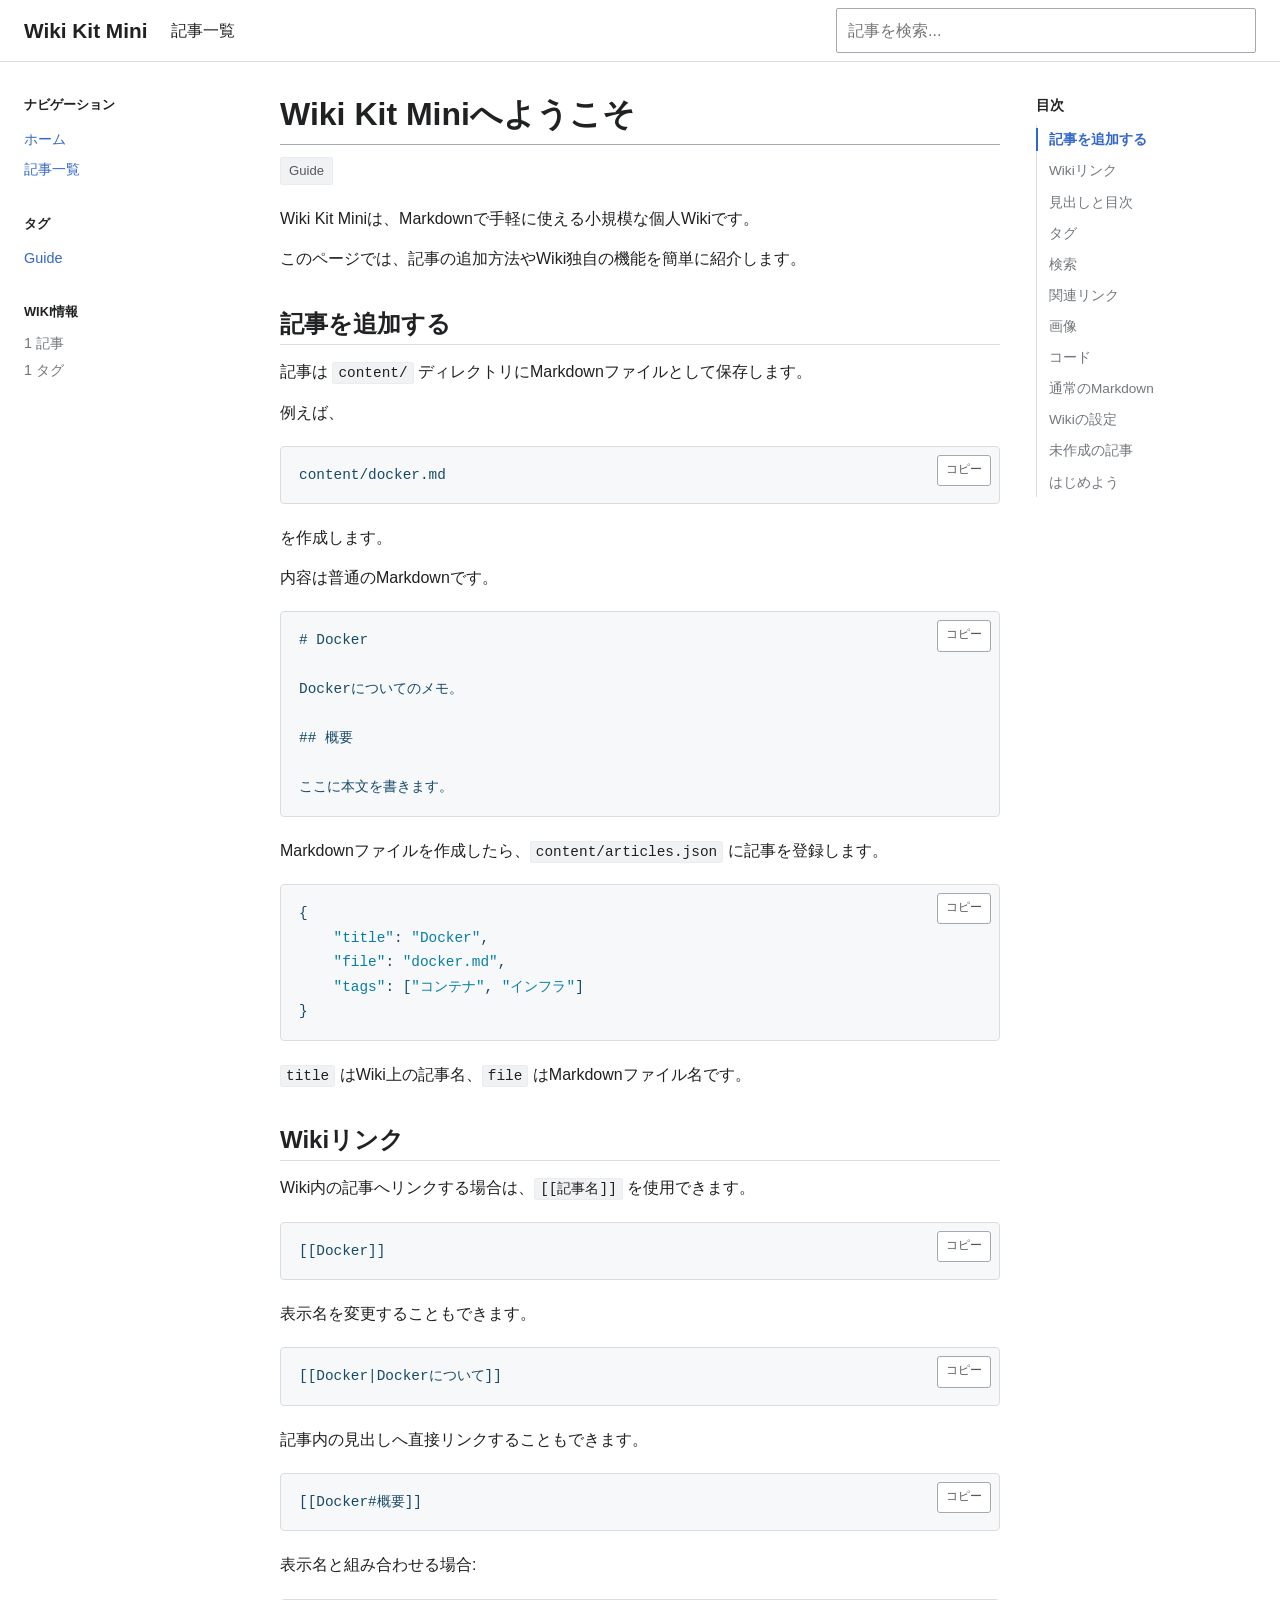
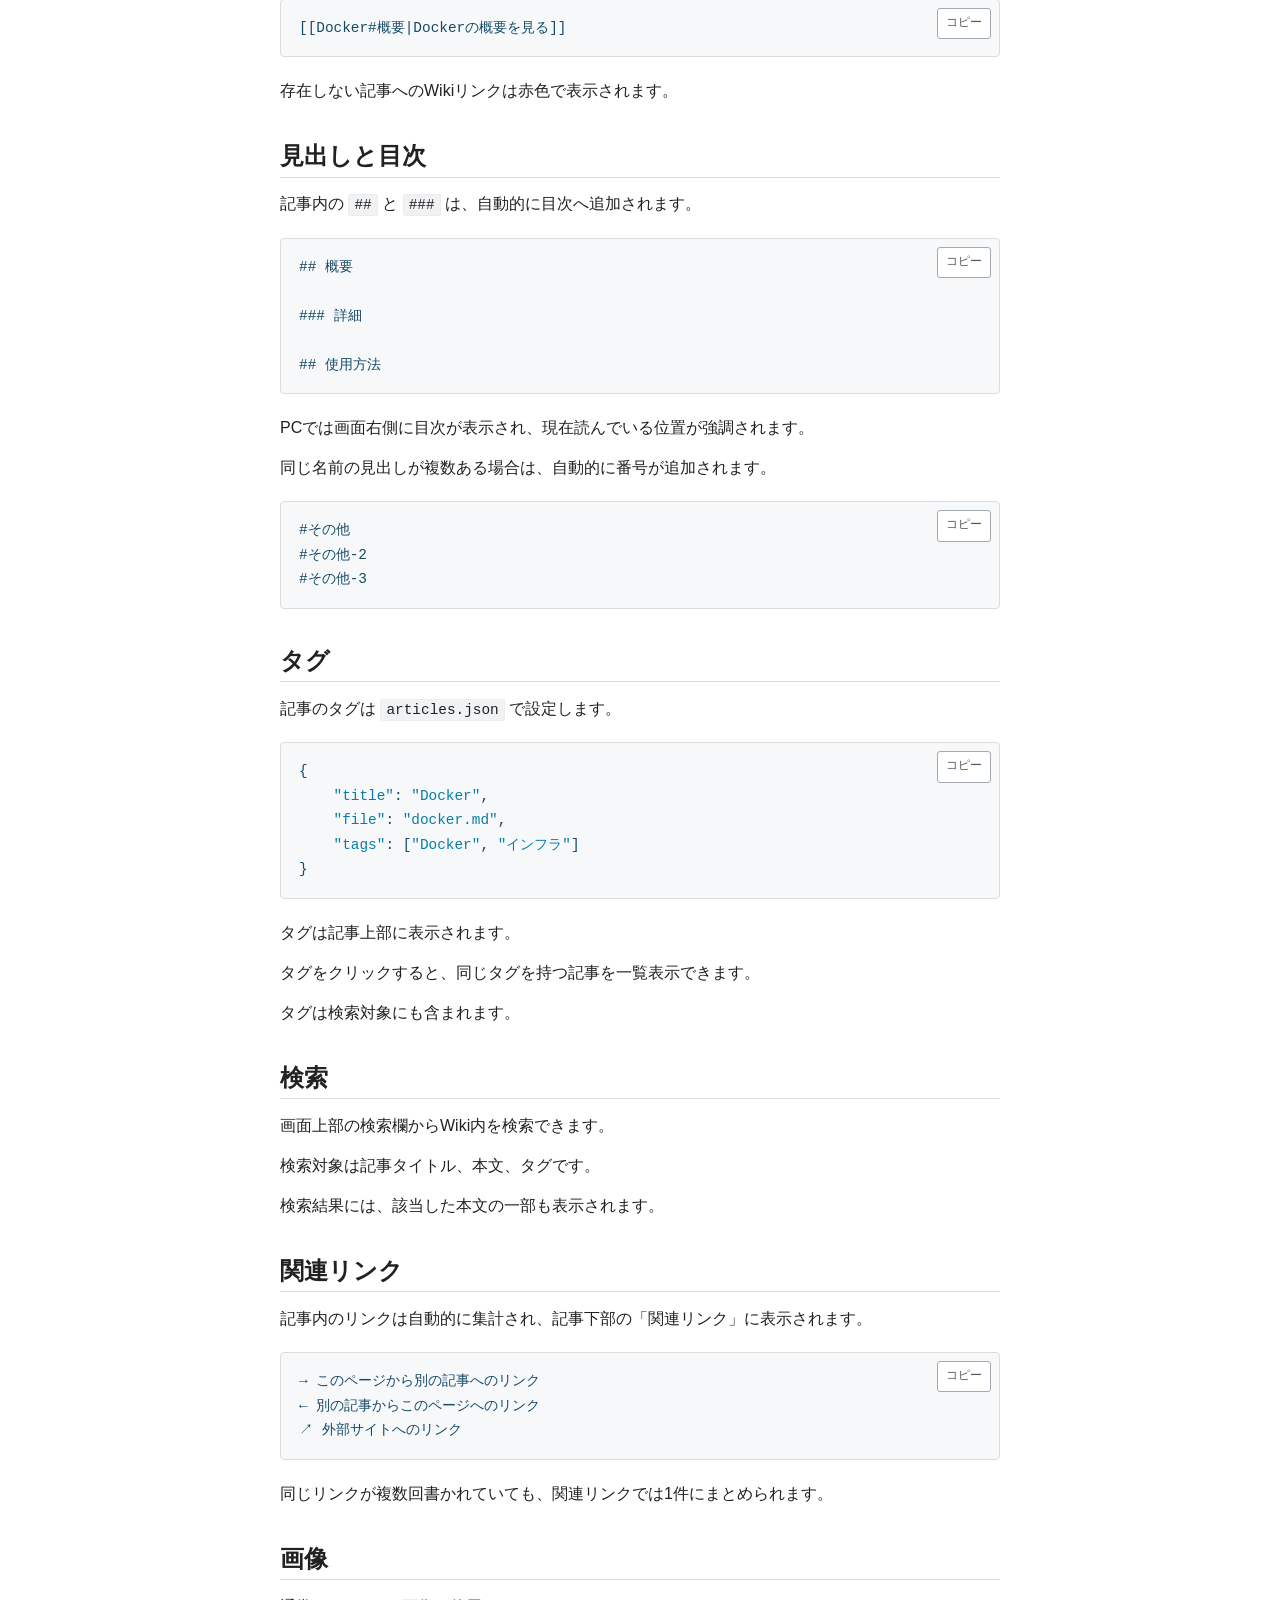
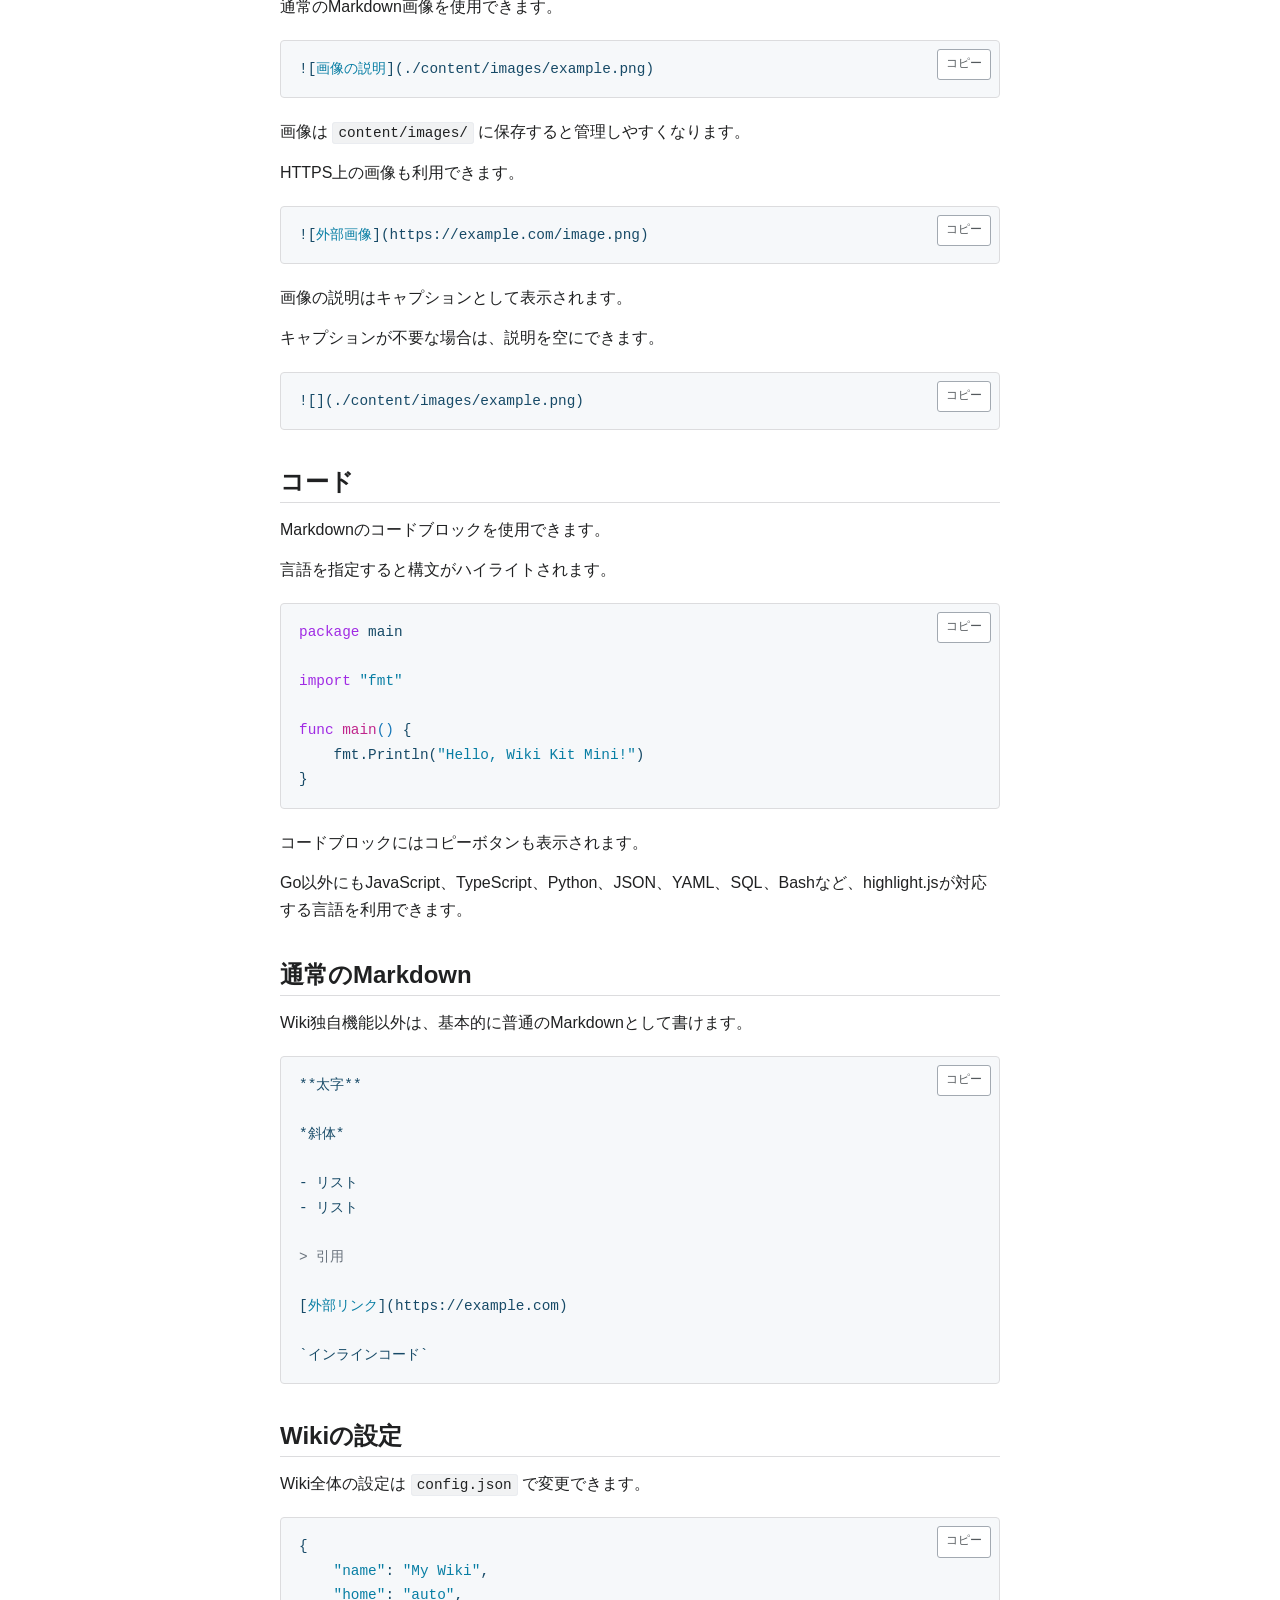
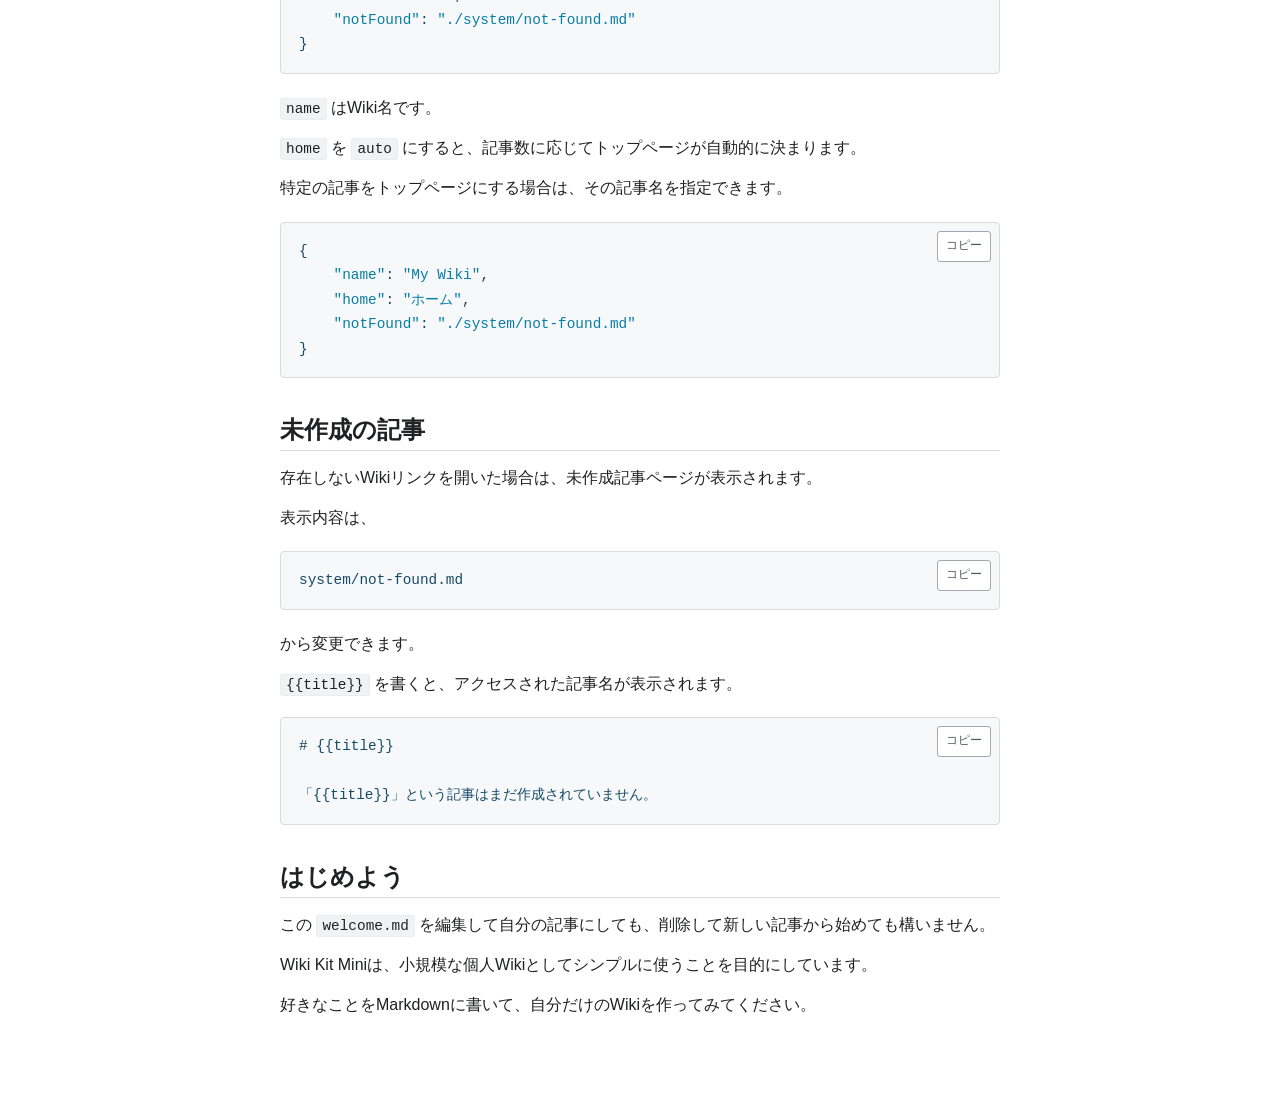
==== index.html @ b848cc5e "Wiki Kit Mini v0.1.0" ====
<!DOCTYPE html>
<html lang="ja">
<head>
    <meta charset="UTF-8">
    <meta name="viewport" content="width=device-width, initial-scale=1.0">

    <title>Wiki</title>

    <link rel="stylesheet" href="./src/style.css">
</head>
<body>
    <header class="site-header">
        <button
            id="sidebar-toggle"
            class="mobile-menu-button"
            type="button"
            aria-label="メニューを開く"
        >
            ☰
        </button>

        <a href="/" id="wiki-name">Wiki</a>

        <a href="/?page=all" class="header-articles">
            記事一覧
        </a>

        <div class="search-area">
            <input
                id="search"
                type="search"
                placeholder="記事を検索..."
                autocomplete="off"
            >

            <div id="search-results"></div>
        </div>

        <button
        id="toc-toggle"
        class="mobile-toc-button"
        type="button"
        aria-label="目次を開く"
        hidden
    >
        目次
    </button>
    </header>

    <div class="wiki-layout">
        <aside id="sidebar" class="wiki-sidebar">
            <nav>
                <h2>ナビゲーション</h2>

                <a href="/">ホーム</a>
                <a href="/?page=all">記事一覧</a>
            </nav>

            <section>
                <h2>タグ</h2>

                <div id="sidebar-tags"></div>
            </section>

            <section class="wiki-stats">
                <h2>Wiki情報</h2>

                <p>
                    <span id="article-count">0</span> 記事
                </p>

                <p>
                    <span id="tag-count">0</span> タグ
                </p>
            </section>
        </aside>

        <main id="article">
            <p>Loading...</p>
        </main>

        <aside
        id="toc-panel"
        class="toc-panel"
        hidden
        ></aside>
    </div>

    <div id="mobile-backdrop" class="mobile-backdrop"></div>

    <script type="module" src="./src/main.js"></script>
</body>
</html>
---- src/style.css ----
/* ベース */

:root {
    --text: #202122;
    --muted: #72777d;

    --link: #3366cc;
    --missing: #ba0000;

    --border: #dcdcde;
    --border-strong: #a2a9b1;

    --surface: #ffffff;
    --surface-soft: #f8f9fa;

    --sidebar-width: 220px;
    --toc-width: 220px;
    --content-width: 900px;
}

* {
    box-sizing: border-box;
}

html {
    scroll-behavior: smooth;

    color: var(--text);
    font-family:
        -apple-system,
        BlinkMacSystemFont,
        "Segoe UI",
        "Noto Sans JP",
        sans-serif;

    background: var(--surface);
}

body {
    margin: 0;
    line-height: 1.7;
}


/* ヘッダー */

.site-header {
    position: sticky;
    top: 0;
    z-index: 100;

    display: flex;
    align-items: center;
    gap: 24px;

    min-height: 58px;
    padding: 8px 24px;

    background: rgb(255 255 255 / 96%);
    border-bottom: 1px solid var(--border);

    backdrop-filter: blur(8px);
}

#wiki-name {
    flex-shrink: 0;

    color: var(--text);
    font-size: 1.3rem;
    font-weight: 700;
    text-decoration: none;
}

.header-articles {
    color: var(--text);
    text-decoration: none;
}

.header-articles:hover {
    color: var(--link);
}


/* 検索 */

.search-area {
    position: relative;

    width: min(420px, 100%);
    margin-left: auto;
}

#search {
    width: 100%;
    padding: 8px 11px;

    font: inherit;

    background: var(--surface);
    border: 1px solid var(--border-strong);
    border-radius: 2px;
    outline: none;
}

#search:focus {
    border-color: var(--link);
    box-shadow: inset 0 0 0 1px var(--link);
}

#search-results {
    position: absolute;
    top: calc(100% + 4px);
    left: 0;
    z-index: 10;

    display: flex;
    flex-direction: column;

    width: 100%;

    background: var(--surface);
    border: 1px solid var(--border-strong);

    box-shadow:
        0 2px 6px
        rgb(0 0 0 / 12%);
}

#search-results:empty {
    display: none;
}

#search-results a {
    display: flex;
    flex-direction: column;
    gap: 2px;

    padding: 8px 12px;

    color: var(--link);
    text-decoration: none;
}

#search-results a:hover {
    background: var(--surface-soft);
}

.search-snippet {
    overflow: hidden;

    color: var(--muted);
    font-size: 0.85rem;
    line-height: 1.4;

    white-space: nowrap;
    text-overflow: ellipsis;
}


/* Wikiレイアウト */

.wiki-layout {
    display: grid;

    grid-template-columns:
        var(--sidebar-width)
        minmax(0, var(--content-width))
        var(--toc-width);

    gap: 36px;

    width: min(100% - 48px, 1440px);
    margin: 32px auto 80px;
}


/* 記事 */

#article {
    min-width: 0;
}

#article p {
    margin: 0.8em 0;
}


/* 見出し */

#article h1,
#article h2,
#article h3 {
    color: var(--text);
    line-height: 1.3;
}

#article h1 {
    margin: 0 0 12px;
    padding-bottom: 8px;

    font-size: 2rem;
    font-weight: 600;

    border-bottom:
        1px solid
        var(--border-strong);
}

#article h2 {
    margin: 36px 0 12px;
    padding-bottom: 5px;

    font-size: 1.5rem;
    font-weight: 600;

    border-bottom:
        1px solid
        var(--border);
}

#article h3 {
    margin: 28px 0 10px;

    font-size: 1.2rem;
    font-weight: 600;
}


/* リンク */

#article a {
    color: var(--link);
    text-decoration: none;
}

#article a:hover {
    text-decoration: underline;
}

#article a.wiki-link-missing,
#article a.wiki-link-missing:visited {
    color: var(--missing);
}


/* タグ */

.article-tags {
    display: flex;
    flex-wrap: wrap;
    gap: 6px;

    margin: 8px 0 20px;
}

#article .article-tag {
    padding: 2px 8px;

    color: #54595d;
    font-size: 0.82rem;
    text-decoration: none;

    background: #f1f2f3;
    border: 1px solid #eaecf0;
    border-radius: 2px;
}

#article .article-tag:hover {
    color: var(--text);
    background: #eaecf0;
}


/* リスト */

#article ul,
#article ol {
    padding-left: 28px;
}

#article li {
    margin: 3px 0;
}


/* 引用 */

#article blockquote {
    margin: 20px 0;
    padding: 6px 16px;

    color: #54595d;

    border-left:
        4px solid
        var(--border-strong);
}

#article blockquote > :first-child {
    margin-top: 0;
}

#article blockquote > :last-child {
    margin-bottom: 0;
}


/* インラインコード */

#article :not(pre) > code {
    padding: 2px 5px;

    color: var(--text);

    font-family:
        Consolas,
        "Courier New",
        monospace;

    font-size: 0.9em;

    background: #f1f2f3;
    border: 1px solid #eaecf0;
    border-radius: 3px;
}


/* コードブロック */

#article pre {
    position: relative;

    overflow-x: auto;

    margin: 20px 0;
    padding: 16px 18px;

    background: #f6f8fa;
    border: 1px solid var(--border);
    border-radius: 4px;
}

#article pre code,
.hljs {
    padding: 0;

    color: #174a67;

    font-family:
        Consolas,
        "Courier New",
        monospace;

    font-size: 0.9rem;

    background: transparent;
}

.code-copy {
    position: absolute;
    top: 8px;
    right: 8px;

    padding: 4px 8px;

    color: #54595d;
    font: inherit;
    font-size: 0.78rem;

    background: var(--surface);
    border:
        1px solid
        var(--border-strong);

    border-radius: 3px;

    cursor: pointer;
}

.code-copy:hover {
    color: var(--text);
    background: #eaecf0;
}


/* highlight.js */

.hljs-keyword,
.hljs-selector-tag {
    color: #a02be4;
}

.hljs-string,
.hljs-attr {
    color: #087ea4;
}

.hljs-number,
.hljs-literal {
    color: #0969da;
}

.hljs-title,
.hljs-title.function_,
.hljs-function .hljs-title {
    color: #c0268c;
}

.hljs-type {
    color: #d15704;
}

.hljs-built_in {
    color: #e05a00;
}

.hljs-variable,
.hljs-template-variable,
.hljs-property,
.hljs-params {
    color: #1677b8;
}

.hljs-comment,
.hljs-quote {
    color: #6a737d;
}

.hljs-meta {
    color: #16803c;
}


/* テーブル */

#article table {
    border-collapse: collapse;

    max-width: 100%;
    margin: 20px 0;

    font-size: 0.95rem;
}

#article th,
#article td {
    padding: 7px 11px;

    border:
        1px solid
        var(--border-strong);
}

#article th {
    font-weight: 600;
    background: #eaecf0;
}


/* 画像 */

.article-image {
    width: fit-content;
    max-width: 100%;

    margin: 24px 0;
}

.article-image img,
#article > img {
    display: block;

    max-width: min(100%, 700px);
    height: auto;
}

.article-image figcaption {
    margin-top: 5px;

    color: var(--muted);
    font-size: 0.82rem;
}


/* 記事一覧 */

.article-list {
    display: flex;
    flex-direction: column;

    margin-top: 20px;
}

.article-list-item {
    padding: 12px 4px;

    border-bottom:
        1px solid
        var(--border);
}

.article-list-item:first-child {
    border-top:
        1px solid
        var(--border);
}

.article-list-title {
    font-size: 1.05rem;
    font-weight: 600;
}

.article-list-tags {
    display: flex;
    flex-wrap: wrap;
    gap: 10px;

    margin-top: 3px;
}

#article .article-list-tags a {
    color: var(--muted);
    font-size: 0.8rem;
}


/* ホーム */

.home-article-list {
    margin-bottom: 16px;
}

.home-all-articles {
    display: inline-block;
    margin-top: 4px;
}


/* 関連リンク */

.article-links {
    margin-top: 48px;
}

.article-links h2 {
    margin-top: 0;
}


/* 左サイドバー */

.wiki-sidebar {
    position: sticky;
    top: 90px;

    align-self: start;

    max-height: calc(100vh - 110px);
    overflow-y: auto;

    color: var(--muted);
    font-size: 0.9rem;
}

.wiki-sidebar section,
.wiki-sidebar nav {
    margin-bottom: 28px;
}

.wiki-sidebar h2 {
    margin: 0 0 8px;

    color: var(--text);
    font-size: 0.8rem;
    font-weight: 700;

    text-transform: uppercase;
}

.wiki-sidebar a {
    display: block;

    padding: 3px 0;

    color: var(--link);
    text-decoration: none;
}

.wiki-sidebar a:hover {
    text-decoration: underline;
}

#sidebar-tags {
    display: flex;
    flex-direction: column;
}

.wiki-stats p {
    margin: 3px 0;
}


/* 右目次 */

.toc-panel {
    position: sticky;
    top: 90px;

    align-self: start;

    max-height: calc(100vh - 110px);
    overflow-y: auto;

    font-size: 0.85rem;
}

.toc-panel[hidden] {
    display: block;
    visibility: hidden;
}

.toc-title {
    margin-bottom: 8px;

    color: var(--text);
    font-weight: 700;
}

.toc-panel ul {
    margin: 0;
    padding: 0;

    list-style: none;

    border-left:
        1px solid
        var(--border);
}

.toc-panel li {
    margin: 2px 0;
}

.toc-panel a {
    position: relative;
    display: block;

    padding: 3px 0 3px 12px;

    color: var(--muted);
    text-decoration: none;
}

.toc-panel a:hover {
    color: var(--link);
}

.toc-panel .toc-h3 a {
    padding-left: 24px;
}


/* 現在位置 */

.toc-panel a.active {
    color: var(--link);
    font-weight: 600;
}

.toc-panel a.active::before {
    content: "";

    position: absolute;
    left: -1px;

    width: 2px;
    height: 1.7em;

    background: var(--link);
}

/* 目次とモバイル目次ボタンの非表示 */

.toc-panel[hidden],
.mobile-toc-button[hidden] {
    display: none !important;
}


/* モバイル */

.mobile-menu-button,
.mobile-toc-button {
    display: none;
}

.mobile-backdrop {
    display: none;
}

@media (max-width: 900px) {
    .site-header {
        gap: 12px;
        padding: 8px 14px;
    }

    .header-articles {
        display: none;
    }

    .mobile-menu-button,
    .mobile-toc-button {
        display: block;

        padding: 5px 8px;

        color: var(--text);
        font: inherit;

        background: transparent;

        border:
            1px solid
            var(--border);

        border-radius: 4px;

        cursor: pointer;
    }

    .mobile-toc-button {
        margin-left: auto;
    }

    .search-area {
        flex: 1;

        width: auto;
        margin-left: 0;
    }

    .wiki-layout {
        display: block;

        width: 100%;
        margin: 24px 0 60px;
    }

    #article {
        padding: 0 18px;
    }

    .wiki-sidebar,
    .toc-panel {
        position: fixed;

        top: 0;
        bottom: 0;
        z-index: 200;

        width: min(82vw, 320px);
        max-height: none;

        padding: 24px;

        background: var(--surface);

        transform: translateX(-105%);
        transition: transform 0.2s ease;
    }

    .wiki-sidebar {
        left: 0;
    }

    .toc-panel {
        right: 0;
        left: auto;

        transform: translateX(105%);
    }

    .wiki-sidebar.open,
    .toc-panel.open {
        transform: translateX(0);
    }

    .mobile-backdrop.show {
        position: fixed;
        inset: 0;
        z-index: 150;

        display: block;

        background:
            rgb(0 0 0 / 35%);
    }

    .toc-panel[hidden] {
        visibility: hidden;
    }
}
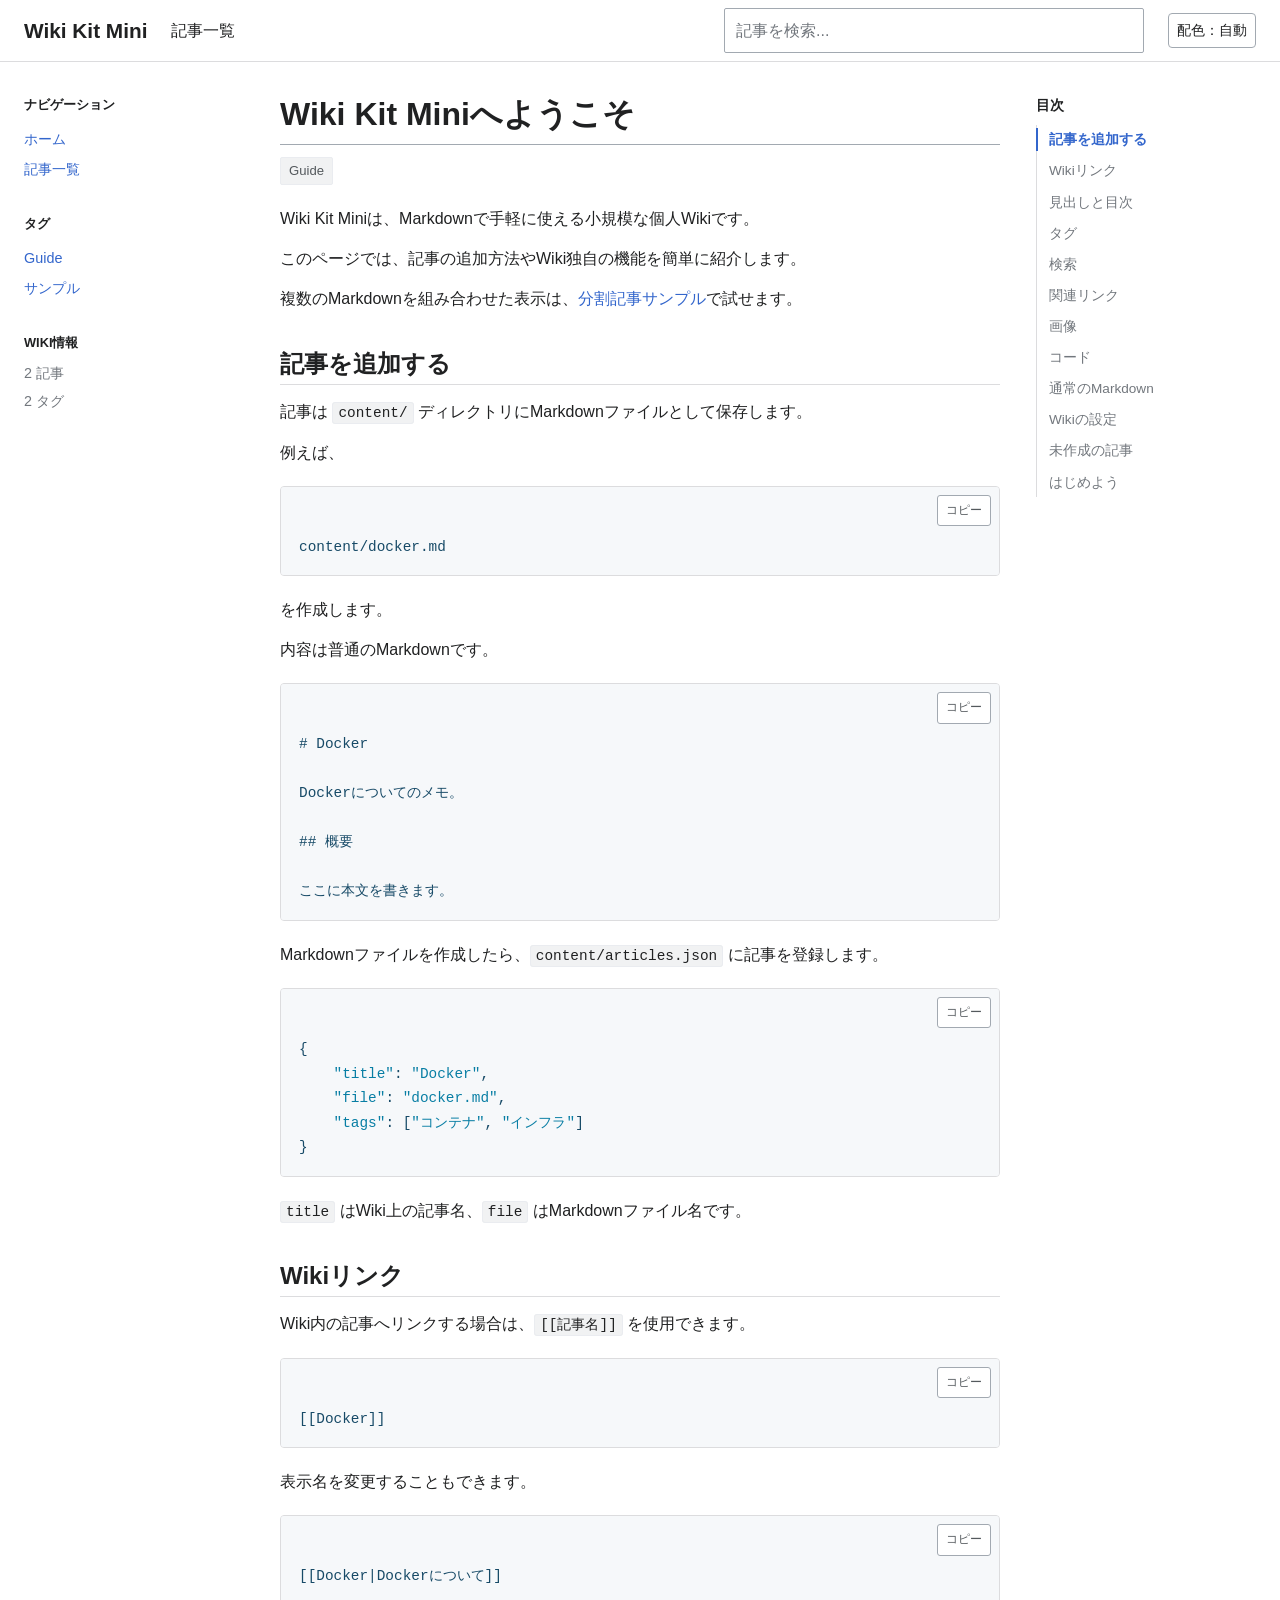
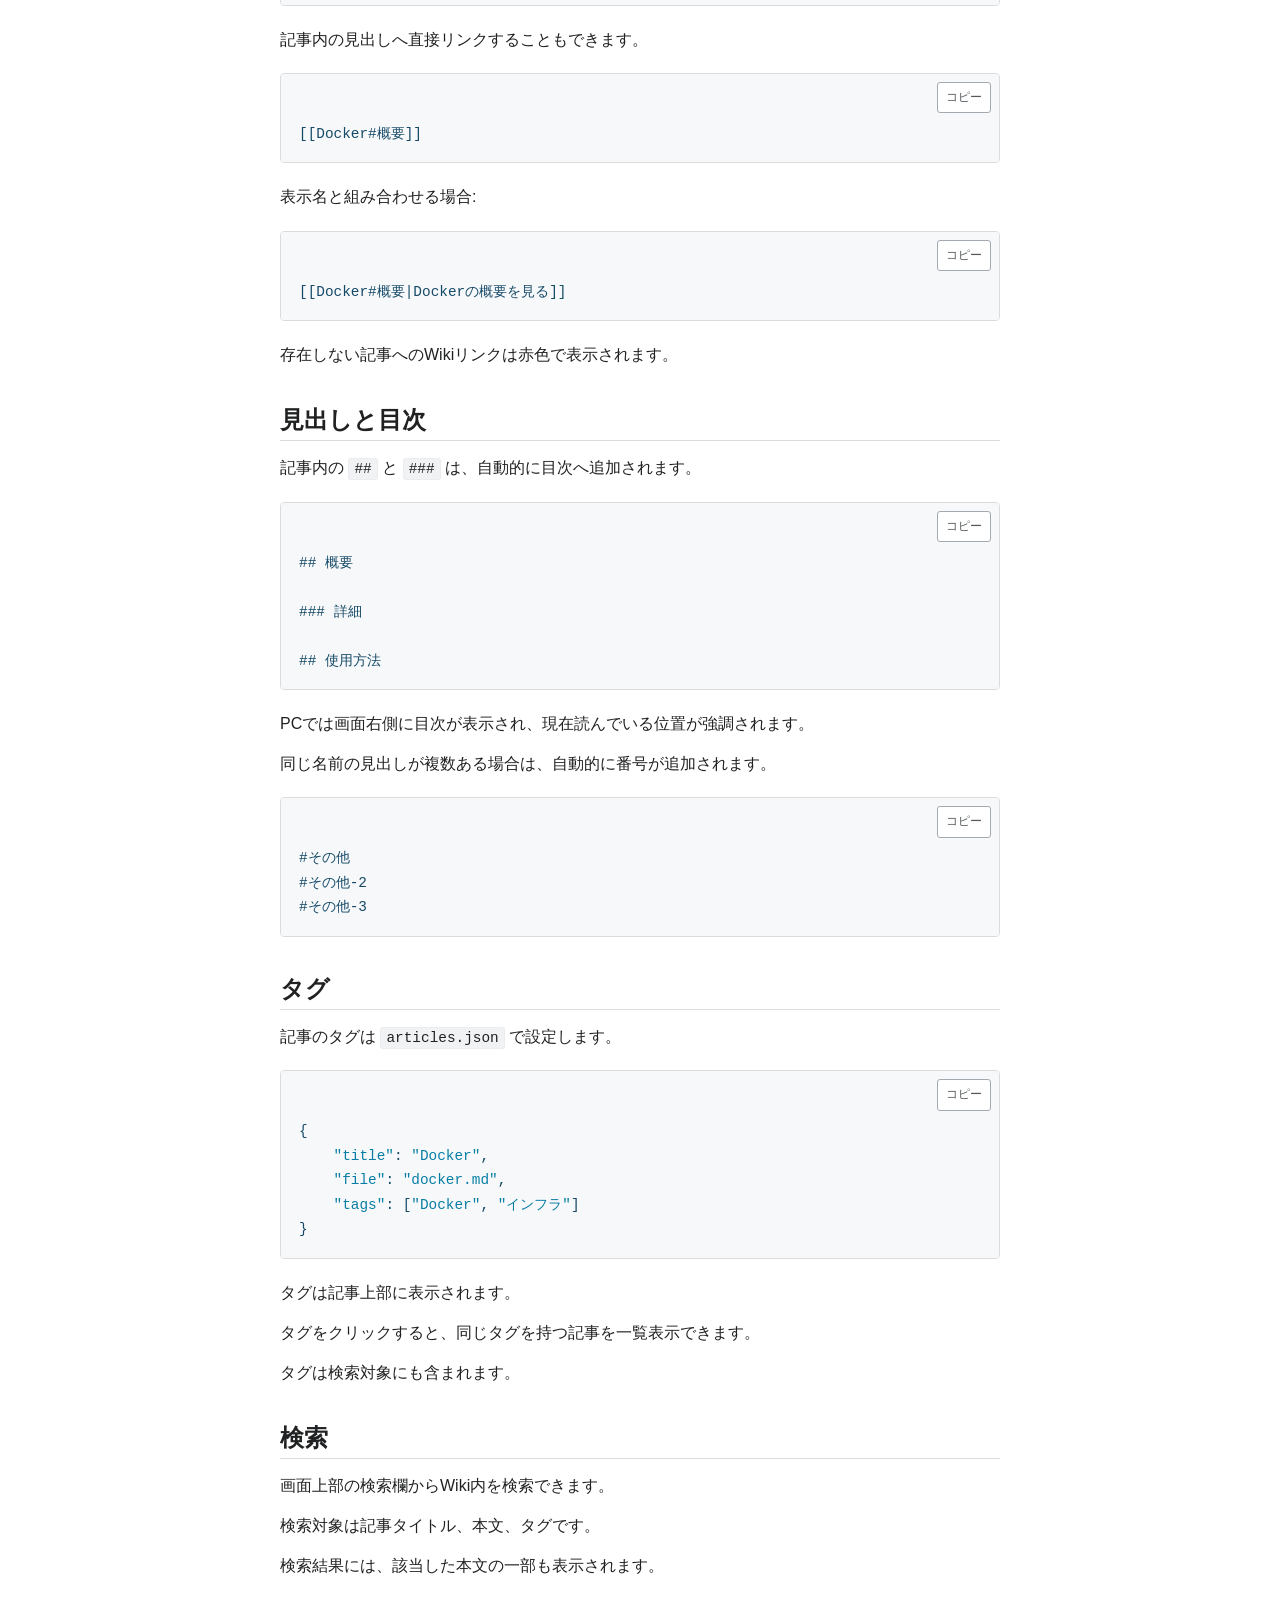
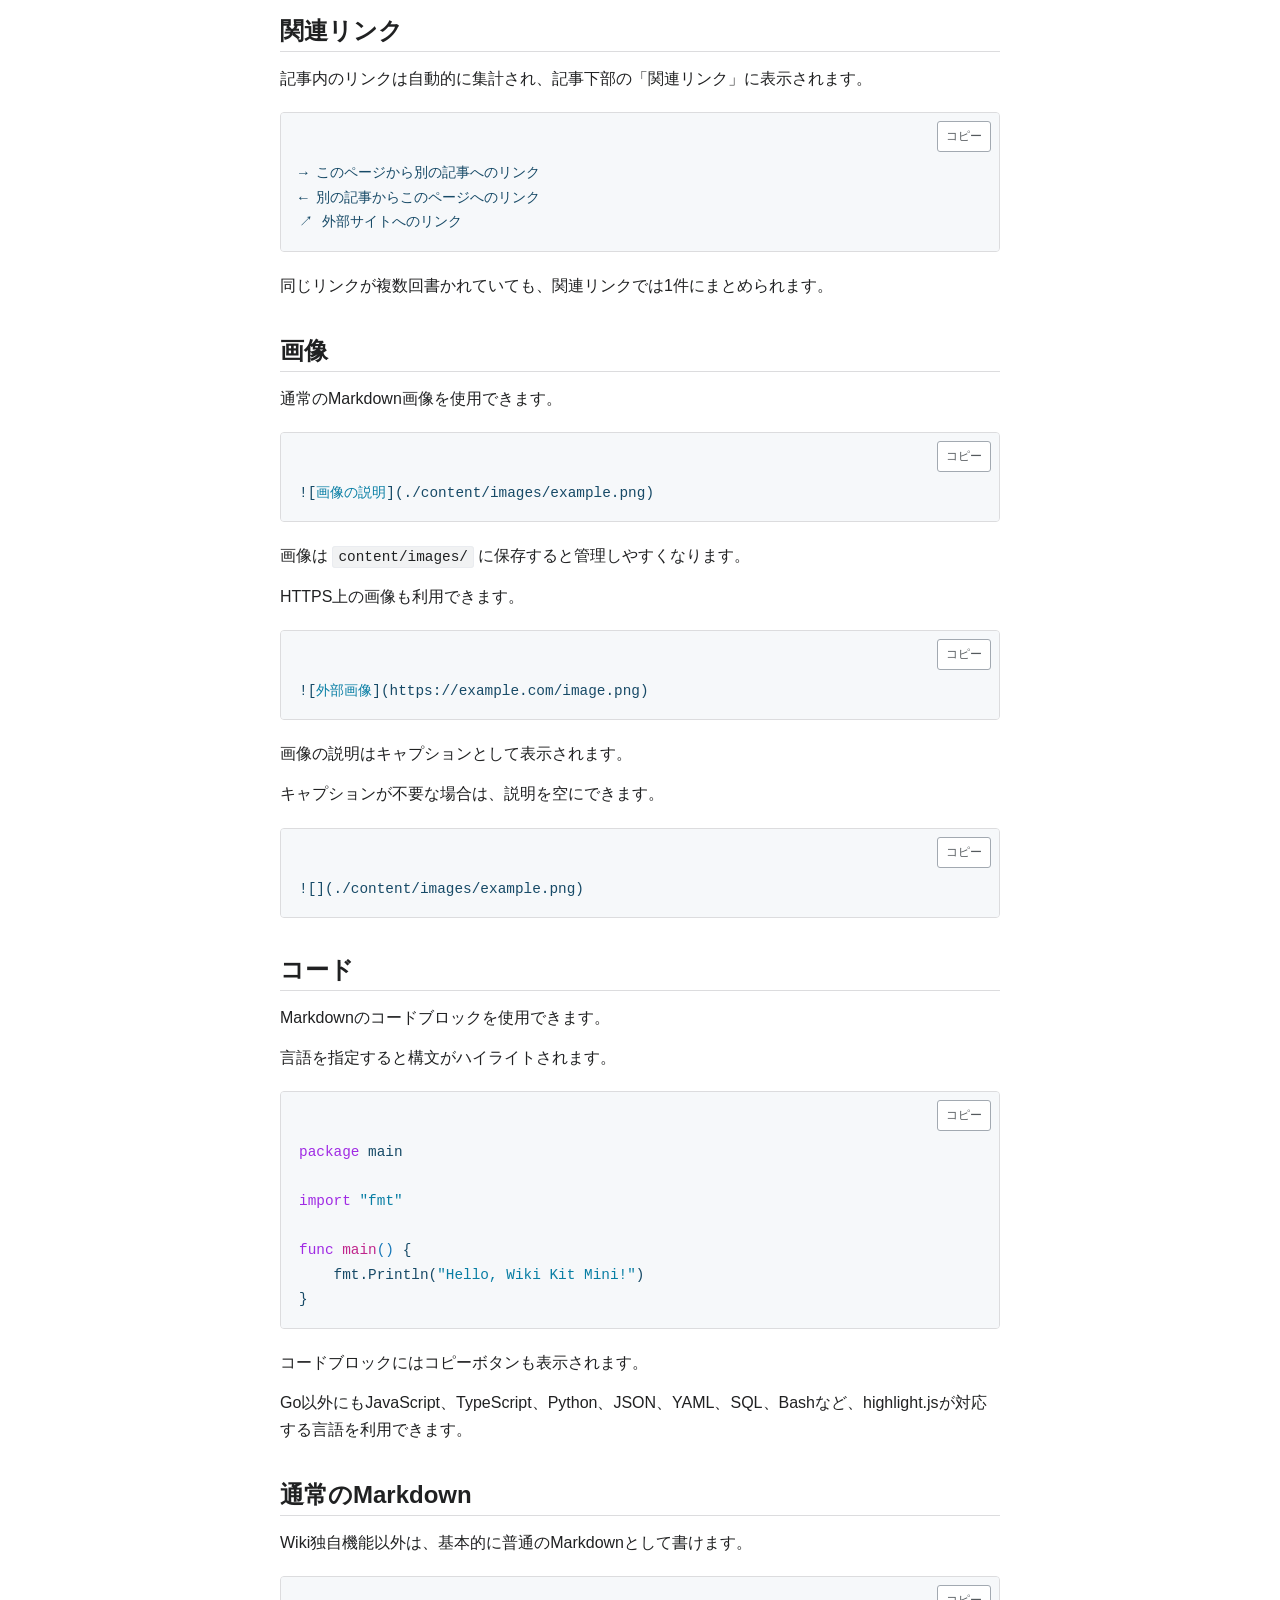
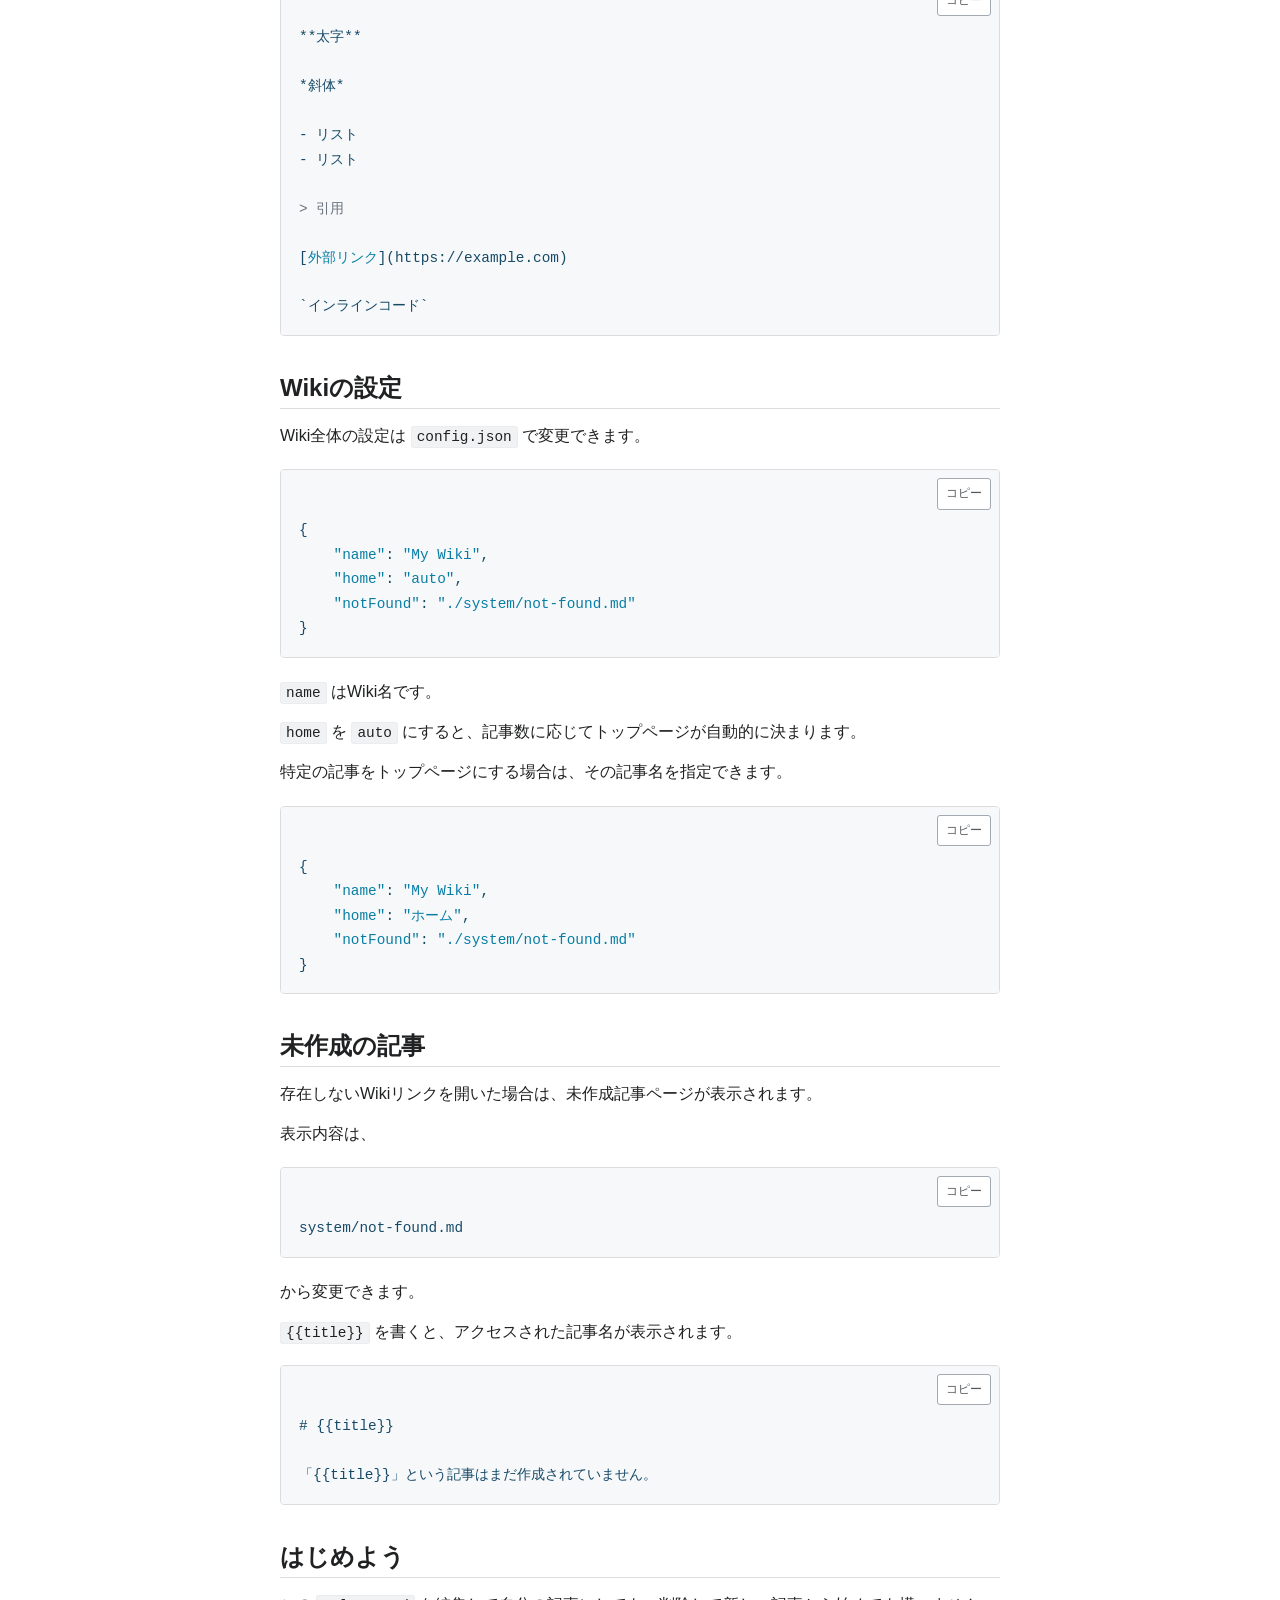
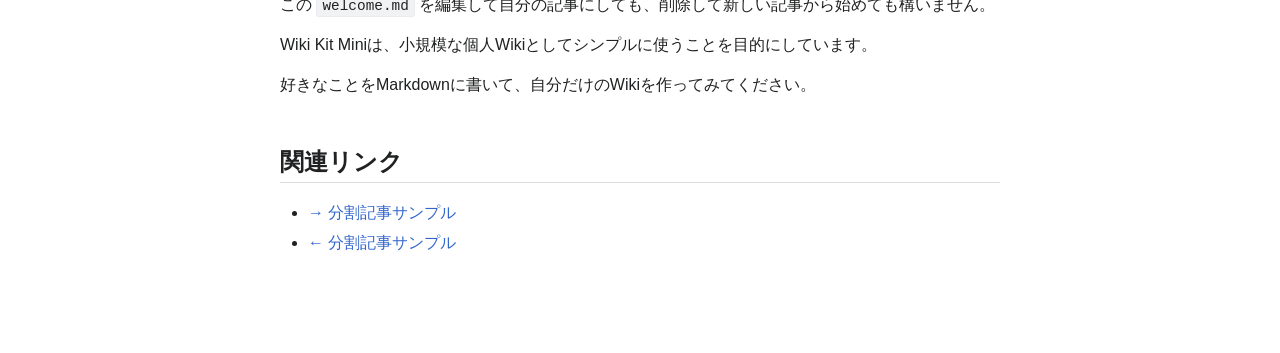
==== commit c38b8e57: "Add persistent light, dark and automatic color themes" ====
--- a/index.html
+++ b/index.html
@@ -6,6 +6,7 @@
 
     <title>Wiki</title>
 
+    <script src="./src/theme.js"></script>
     <link rel="stylesheet" href="./src/style.css">
 </head>
 <body>
@@ -15,13 +16,15 @@
             class="mobile-menu-button"
             type="button"
             aria-label="メニューを開く"
+            aria-controls="sidebar"
+            aria-expanded="false"
         >
             ☰
         </button>
 
-        <a href="/" id="wiki-name">Wiki</a>
+        <a href="./" id="wiki-name">Wiki</a>
 
-        <a href="/?page=all" class="header-articles">
+        <a href="./?page=all" class="header-articles">
             記事一覧
         </a>
 
@@ -36,11 +39,17 @@
             <div id="search-results"></div>
         </div>
 
+        <button id="theme-toggle" class="theme-toggle" type="button">
+            <span class="theme-prefix">配色：</span><span id="theme-label">自動</span>
+        </button>
+
         <button
         id="toc-toggle"
         class="mobile-toc-button"
         type="button"
         aria-label="目次を開く"
+        aria-controls="toc-panel"
+        aria-expanded="false"
         hidden
     >
         目次
@@ -52,8 +61,8 @@
             <nav>
                 <h2>ナビゲーション</h2>
 
-                <a href="/">ホーム</a>
-                <a href="/?page=all">記事一覧</a>
+                <a href="./">ホーム</a>
+                <a href="?page=all">記事一覧</a>
             </nav>
 
             <section>
@@ -90,4 +99,4 @@
 
     <script type="module" src="./src/main.js"></script>
 </body>
-</html>+</html>
--- a/src/style.css
+++ b/src/style.css
@@ -13,17 +13,62 @@
     --surface: #ffffff;
     --surface-soft: #f8f9fa;
 
+    color-scheme: light;
+    --header-surface: rgb(255 255 255 / 96%);
+    --subtle-text: #54595d;
+    --inline-surface: #f1f2f3;
+    --hover-surface: #eaecf0;
+    --code-surface: #f6f8fa;
+    --code-text: #174a67;
+    --syntax-keyword: #a02be4;
+    --syntax-string: #087ea4;
+    --syntax-number: #0969da;
+    --syntax-title: #c0268c;
+    --syntax-type: #d15704;
+    --syntax-builtin: #e05a00;
+    --syntax-variable: #1677b8;
+    --syntax-comment: #6a737d;
+    --syntax-meta: #16803c;
+
     --sidebar-width: 220px;
     --toc-width: 220px;
     --content-width: 900px;
 }
 
+:root[data-theme="dark"] {
+    color-scheme: dark;
+    --text: #e6e9ef;
+    --muted: #abb4bf;
+    --link: #8ab4ff;
+    --missing: #ff8f8f;
+    --border: #353e4a;
+    --border-strong: #697686;
+    --surface: #171b21;
+    --surface-soft: #202630;
+    --header-surface: rgb(23 27 33 / 96%);
+    --subtle-text: #c2c9d2;
+    --inline-surface: #252c36;
+    --hover-surface: #303946;
+    --code-surface: #202630;
+    --code-text: #dbe5f3;
+    --syntax-keyword: #d2a8ff;
+    --syntax-string: #a5d6ff;
+    --syntax-number: #79c0ff;
+    --syntax-title: #ffabe0;
+    --syntax-type: #ffc58b;
+    --syntax-builtin: #ffb77c;
+    --syntax-variable: #a5d6ff;
+    --syntax-comment: #abb4bf;
+    --syntax-meta: #a4d897;
+}
+
 * {
     box-sizing: border-box;
 }
 
 html {
     scroll-behavior: smooth;
+    scroll-padding-top: calc(var(--header-height, 58px) + 16px);
 
     color: var(--text);
     font-family:
@@ -56,7 +101,7 @@
     min-height: 58px;
     padding: 8px 24px;
 
-    background: rgb(255 255 255 / 96%);
+    background: var(--header-surface);
     border-bottom: 1px solid var(--border);
 
     backdrop-filter: blur(8px);
@@ -91,6 +136,7 @@
 }
 
 #search {
+    color: var(--text);
     width: 100%;
     padding: 8px 11px;
 
@@ -105,6 +151,11 @@
 #search:focus {
     border-color: var(--link);
     box-shadow: inset 0 0 0 1px var(--link);
+}
+
+#search::placeholder {
+    color: var(--muted);
+    opacity: 1;
 }
 
 #search-results {
@@ -117,6 +168,9 @@
     flex-direction: column;
 
     width: 100%;
+    max-height: calc(100dvh - var(--header-height, 58px) - 16px);
+    overflow-y: auto;
+    overflow-wrap: anywhere;
 
     background: var(--surface);
     border: 1px solid var(--border-strong);
@@ -178,6 +232,38 @@
 
 #article {
     min-width: 0;
+    overflow-wrap: anywhere;
+}
+
+.split-article {
+    display: grid;
+    gap: 1.5rem;
+}
+
+.split-article-row {
+    display: grid;
+    gap: 1.5rem;
+    grid-template-columns: minmax(0, 1fr);
+}
+
+.split-article-two-columns {
+    grid-template-columns: repeat(2, minmax(0, 1fr));
+}
+
+.split-article-section {
+    min-width: 0;
+    overflow-wrap: anywhere;
+}
+
+.split-article-section img {
+    max-width: 100%;
+    height: auto;
+}
+
+@media (max-width: 900px) {
+    .split-article-two-columns {
+        grid-template-columns: minmax(0, 1fr);
+    }
 }
 
 #article p {
@@ -256,18 +342,18 @@
 #article .article-tag {
     padding: 2px 8px;
 
-    color: #54595d;
+    color: var(--subtle-text);
     font-size: 0.82rem;
     text-decoration: none;
 
-    background: #f1f2f3;
-    border: 1px solid #eaecf0;
+    background: var(--inline-surface);
+    border: 1px solid var(--hover-surface);
     border-radius: 2px;
 }
 
 #article .article-tag:hover {
     color: var(--text);
-    background: #eaecf0;
+    background: var(--hover-surface);
 }
 
 
@@ -289,7 +375,7 @@
     margin: 20px 0;
     padding: 6px 16px;
 
-    color: #54595d;
+    color: var(--subtle-text);
 
     border-left:
         4px solid
@@ -319,32 +405,41 @@
 
     font-size: 0.9em;
 
-    background: #f1f2f3;
-    border: 1px solid #eaecf0;
+    background: var(--inline-surface);
+    border: 1px solid var(--hover-surface);
     border-radius: 3px;
 }
 
 
 /* コードブロック */
 
+.code-block {
+    position: relative;
+    margin: 20px 0;
+    background: var(--code-surface);
+    border: 1px solid var(--border);
+    border-radius: 4px;
+    overflow: hidden;
+}
+
 #article pre {
-    position: relative;
-
     overflow-x: auto;
-
     margin: 20px 0;
     padding: 16px 18px;
-
-    background: #f6f8fa;
-    border: 1px solid var(--border);
-    border-radius: 4px;
+    background: var(--code-surface);
+}
+
+#article .code-block > pre {
+    margin: 0;
+    /* コピー済みの表示でも本文に重ならない操作領域を確保する。 */
+    padding-top: 48px;
 }
 
 #article pre code,
 .hljs {
     padding: 0;
 
-    color: #174a67;
+    color: var(--code-text);
 
     font-family:
         Consolas,
@@ -363,7 +458,7 @@
 
     padding: 4px 8px;
 
-    color: #54595d;
+    color: var(--subtle-text);
     font: inherit;
     font-size: 0.78rem;
 
@@ -379,7 +474,7 @@
 
 .code-copy:hover {
     color: var(--text);
-    background: #eaecf0;
+    background: var(--hover-surface);
 }
 
 
@@ -387,47 +482,47 @@
 
 .hljs-keyword,
 .hljs-selector-tag {
-    color: #a02be4;
+    color: var(--syntax-keyword);
 }
 
 .hljs-string,
 .hljs-attr {
-    color: #087ea4;
+    color: var(--syntax-string);
 }
 
 .hljs-number,
 .hljs-literal {
-    color: #0969da;
+    color: var(--syntax-number);
 }
 
 .hljs-title,
 .hljs-title.function_,
 .hljs-function .hljs-title {
-    color: #c0268c;
+    color: var(--syntax-title);
 }
 
 .hljs-type {
-    color: #d15704;
+    color: var(--syntax-type);
 }
 
 .hljs-built_in {
-    color: #e05a00;
+    color: var(--syntax-builtin);
 }
 
 .hljs-variable,
 .hljs-template-variable,
 .hljs-property,
 .hljs-params {
-    color: #1677b8;
+    color: var(--syntax-variable);
 }
 
 .hljs-comment,
 .hljs-quote {
-    color: #6a737d;
+    color: var(--syntax-comment);
 }
 
 .hljs-meta {
-    color: #16803c;
+    color: var(--syntax-meta);
 }
 
 
@@ -453,9 +548,19 @@
 
 #article th {
     font-weight: 600;
-    background: #eaecf0;
-}
-
+    background: var(--hover-surface);
+}
+
+
+.article-table {
+    max-width: 100%;
+    overflow-x: auto;
+    overflow-wrap: normal;
+}
+
+.article-table:focus-visible {
+    outline: 2px solid var(--link);
+}
 
 /* 画像 */
 
@@ -466,8 +571,7 @@
     margin: 24px 0;
 }
 
-.article-image img,
-#article > img {
+#article img {
     display: block;
 
     max-width: min(100%, 700px);
@@ -642,6 +746,7 @@
 }
 
 .toc-panel a {
+    overflow-wrap: anywhere;
     position: relative;
     display: block;
 
@@ -752,6 +857,7 @@
 
     .wiki-sidebar,
     .toc-panel {
+        visibility: hidden;
         position: fixed;
 
         top: 0;
@@ -782,6 +888,7 @@
 
     .wiki-sidebar.open,
     .toc-panel.open {
+        visibility: visible;
         transform: translateX(0);
     }
 
@@ -799,4 +906,52 @@
     .toc-panel[hidden] {
         visibility: hidden;
     }
-}+}
+
+/* 狭い画面でも検索欄を操作できる幅にする。 */
+@media (max-width: 600px) {
+    .site-header {
+        flex-wrap: wrap;
+    }
+
+    #wiki-name {
+        flex: 1;
+        min-width: 0;
+        overflow: hidden;
+        white-space: nowrap;
+        text-overflow: ellipsis;
+    }
+
+    .search-area {
+        order: 1;
+        flex-basis: 100%;
+        min-width: 0;
+    }
+}
+
+.theme-toggle {
+    flex-shrink: 0;
+    padding: 5px 8px;
+    color: var(--text);
+    font: inherit;
+    font-size: 0.85rem;
+    background: var(--surface);
+    border: 1px solid var(--border-strong);
+    border-radius: 4px;
+    cursor: pointer;
+}
+
+.theme-toggle:hover {
+    background: var(--hover-surface);
+}
+
+.theme-toggle:focus-visible {
+    outline: 2px solid var(--link);
+    outline-offset: 2px;
+}
+
+@media (max-width: 600px) {
+    .theme-prefix {
+        display: none;
+    }
+}
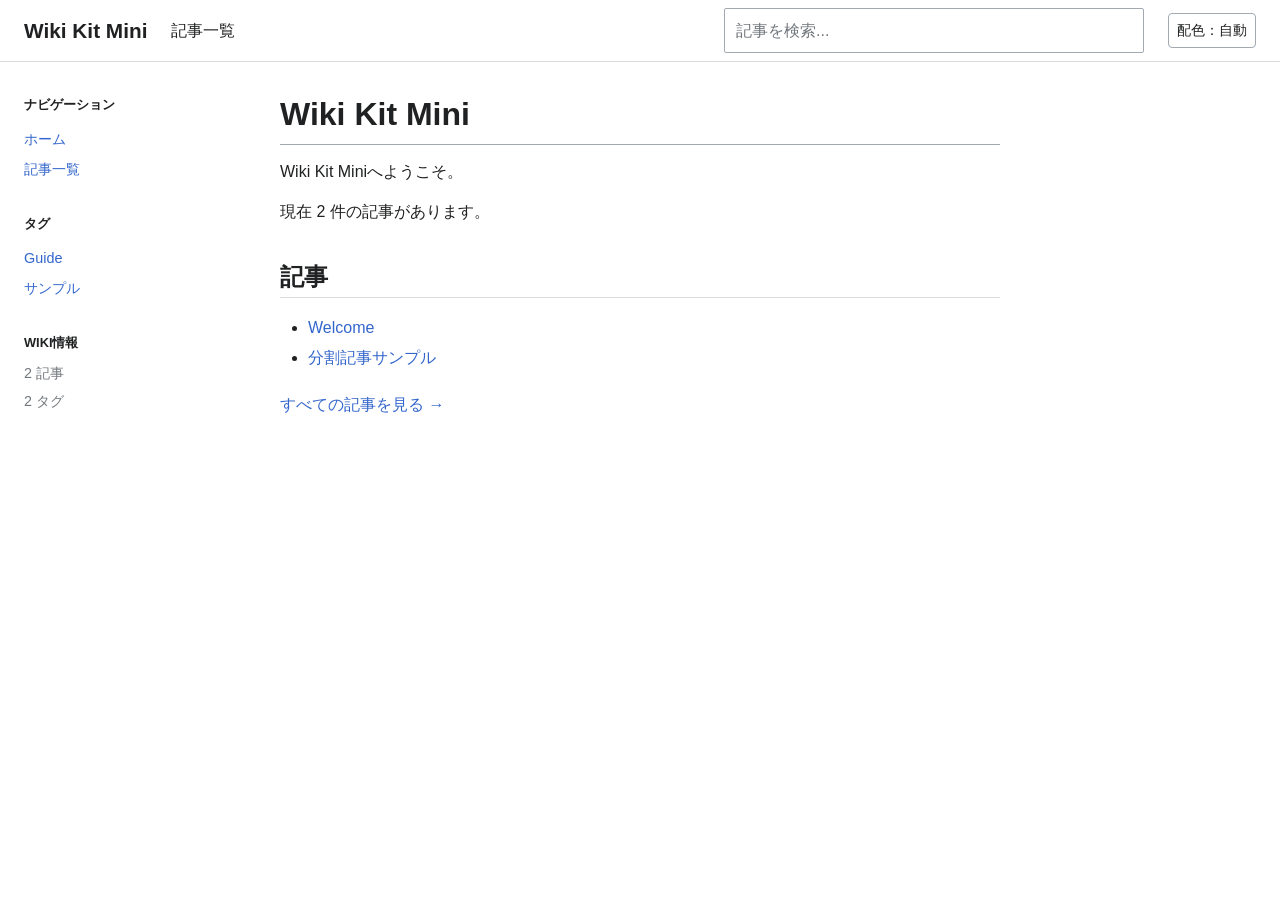
==== commit 2df8da45: "Add stable article IDs and accessible keyboard search" ====
--- a/index.html
+++ b/index.html
@@ -34,9 +34,14 @@
                 type="search"
                 placeholder="記事を検索..."
                 autocomplete="off"
+                role="combobox"
+                aria-label="記事を検索"
+                aria-autocomplete="list"
+                aria-controls="search-options"
+                aria-expanded="false"
             >
 
-            <div id="search-results"></div>
+            <div id="search-results" hidden></div>
         </div>
 
         <button id="theme-toggle" class="theme-toggle" type="button">
--- a/src/style.css
+++ b/src/style.css
@@ -180,7 +180,8 @@
         rgb(0 0 0 / 12%);
 }
 
-#search-results:empty {
+#search-results:empty,
+#search-results[hidden] {
     display: none;
 }
 
@@ -195,8 +196,20 @@
     text-decoration: none;
 }
 
-#search-results a:hover {
+#search-results a:hover,
+#search-results a[aria-selected="true"] {
     background: var(--surface-soft);
+}
+
+#search-results a[aria-selected="true"] {
+    box-shadow: inset 3px 0 var(--link);
+}
+
+.search-status {
+    margin: 0;
+    padding: 8px 12px;
+    color: var(--muted);
+    font-size: 0.85rem;
 }
 
 .search-snippet {
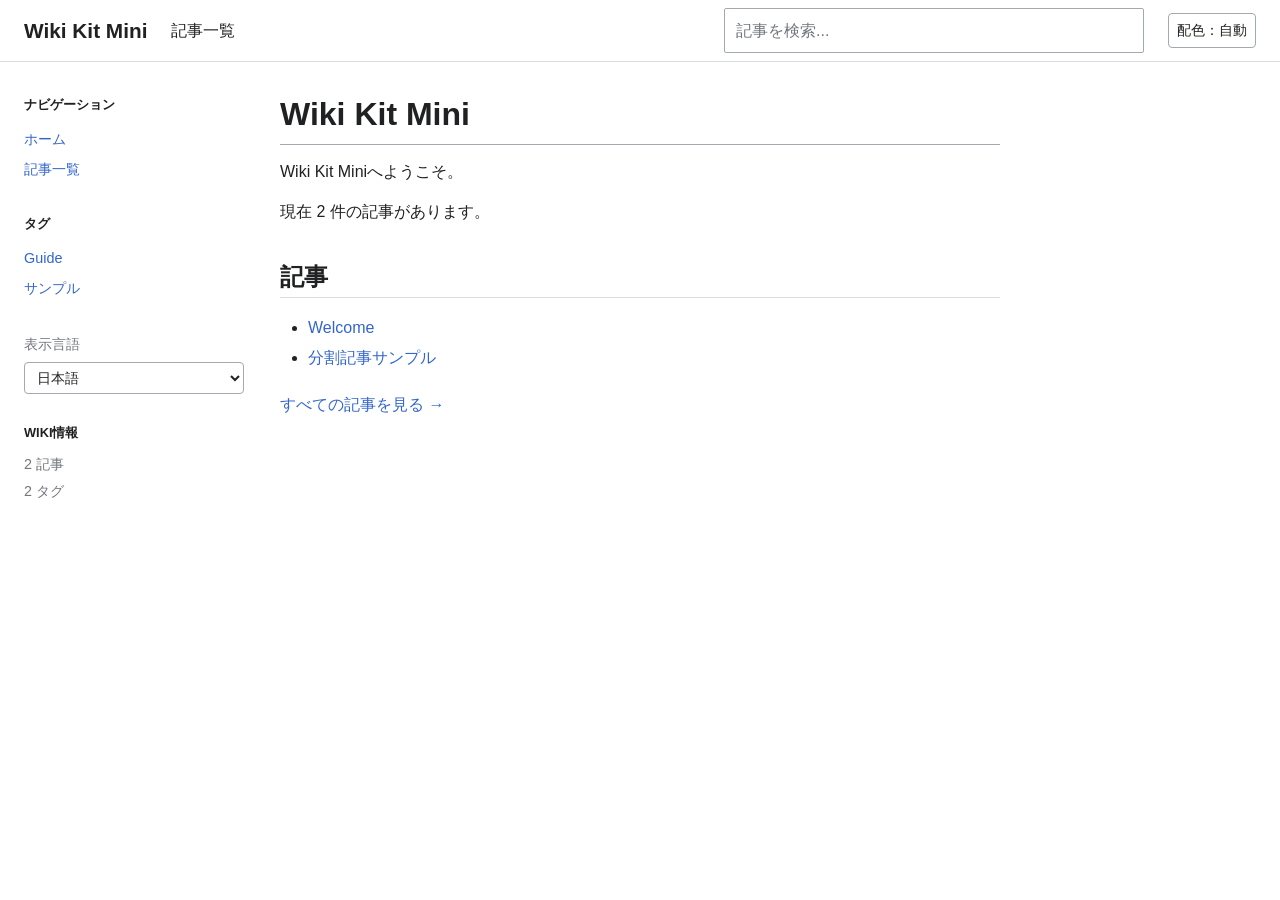
==== commit a0160736: "Add configurable Japanese and English UI and article translations" ====
--- a/index.html
+++ b/index.html
@@ -1,5 +1,5 @@
 <!DOCTYPE html>
-<html lang="ja">
+<html lang="ja" data-language-pending>
 <head>
     <meta charset="UTF-8">
     <meta name="viewport" content="width=device-width, initial-scale=1.0">
@@ -15,7 +15,7 @@
             id="sidebar-toggle"
             class="mobile-menu-button"
             type="button"
-            aria-label="メニューを開く"
+            aria-label="メニューを開く" data-i18n-label="メニューを開く"
             aria-controls="sidebar"
             aria-expanded="false"
         >
@@ -24,7 +24,7 @@
 
         <a href="./" id="wiki-name">Wiki</a>
 
-        <a href="./?page=all" class="header-articles">
+        <a href="./?page=all" class="header-articles" data-i18n="記事一覧">
             記事一覧
         </a>
 
@@ -32,10 +32,10 @@
             <input
                 id="search"
                 type="search"
-                placeholder="記事を検索..."
+                placeholder="記事を検索..." data-i18n-placeholder="記事を検索..."
                 autocomplete="off"
                 role="combobox"
-                aria-label="記事を検索"
+                aria-label="記事を検索" data-i18n-label="記事を検索"
                 aria-autocomplete="list"
                 aria-controls="search-options"
                 aria-expanded="false"
@@ -52,39 +52,47 @@
         id="toc-toggle"
         class="mobile-toc-button"
         type="button"
-        aria-label="目次を開く"
+        aria-label="目次を開く" data-i18n-label="目次を開く"
         aria-controls="toc-panel"
         aria-expanded="false"
         hidden
     >
-        目次
+        <span data-i18n="目次">目次</span>
     </button>
     </header>
 
     <div class="wiki-layout">
         <aside id="sidebar" class="wiki-sidebar">
             <nav>
-                <h2>ナビゲーション</h2>
+                <h2 data-i18n="ナビゲーション">ナビゲーション</h2>
 
-                <a href="./">ホーム</a>
-                <a href="?page=all">記事一覧</a>
+                <a href="./" data-i18n="ホーム">ホーム</a>
+                <a href="?page=all" data-i18n="記事一覧">記事一覧</a>
             </nav>
 
             <section>
-                <h2>タグ</h2>
+                <h2 data-i18n="タグ">タグ</h2>
 
                 <div id="sidebar-tags"></div>
             </section>
 
+            <section class="language-settings">
+                <label for="language-select" data-i18n="表示言語">表示言語</label>
+                <select id="language-select">
+                    <option value="ja" lang="ja">日本語</option>
+                    <option value="en" lang="en">English</option>
+                </select>
+            </section>
+
             <section class="wiki-stats">
-                <h2>Wiki情報</h2>
+                <h2 data-i18n="Wiki情報">Wiki情報</h2>
 
                 <p>
-                    <span id="article-count">0</span> 記事
+                    <span id="article-count">0</span> <span data-i18n="記事">記事</span>
                 </p>
 
                 <p>
-                    <span id="tag-count">0</span> タグ
+                    <span id="tag-count">0</span> <span data-i18n="タグ">タグ</span>
                 </p>
             </section>
         </aside>
--- a/src/style.css
+++ b/src/style.css
@@ -1,4 +1,10 @@
 /* ベース */
+
+/* 設定の初期言語が分かるまで、別言語のUIを先に表示しない。 */
+html[data-language-pending] .site-header,
+html[data-language-pending] .wiki-sidebar {
+    visibility: hidden;
+}
 
 :root {
     --text: #202122;
@@ -968,3 +974,24 @@
         display: none;
     }
 }
+
+.language-settings {
+    display: grid;
+    gap: 6px;
+    margin: 20px 0;
+}
+
+#language-select {
+    width: 100%;
+    padding: 6px 8px;
+    color: var(--text);
+    font: inherit;
+    background: var(--surface);
+    border: 1px solid var(--border-strong);
+    border-radius: 4px;
+}
+
+#language-select:focus-visible {
+    outline: 2px solid var(--link);
+    outline-offset: 2px;
+}
